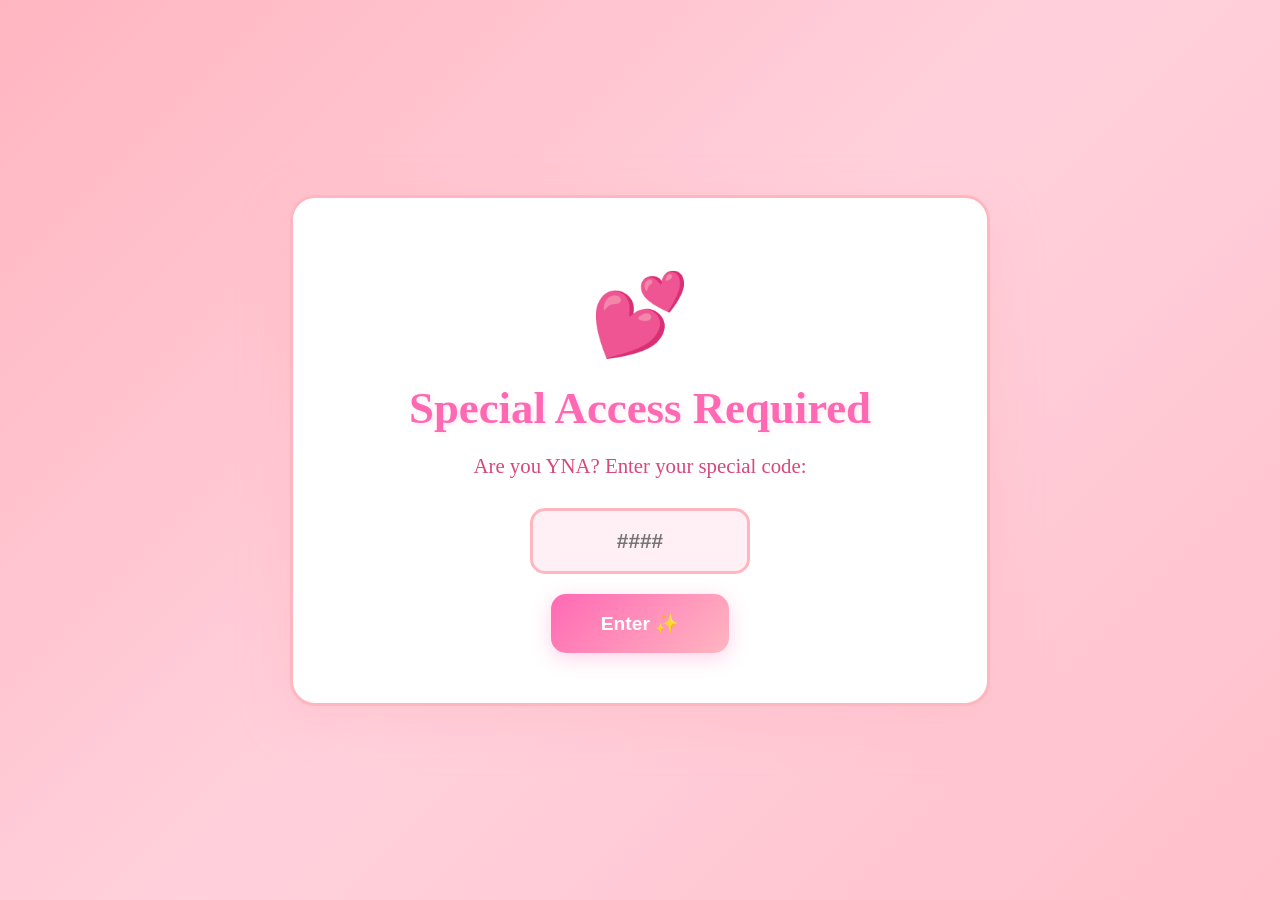
==== index.html @ 246ab296 "Replace canvas with image for flower display" ====
<!DOCTYPE html>
<html lang="en">
<head>
    <meta charset="UTF-8">
    <meta name="viewport" content="width=device-width, initial-scale=1.0">
    <title>Happy Valentine's Day YNA! 💕</title>
    <style>
        * {
            margin: 0;
            padding: 0;
            box-sizing: border-box;
        }

        body {
            font-family: 'Georgia', serif;
            background: linear-gradient(135deg, #FFB6C1 0%, #FFD1DC 50%, #FFC0CB 100%);
            min-height: 100vh;
            display: flex;
            justify-content: center;
            align-items: center;
            padding: 20px;
        }

        .container {
            background: white;
            padding: 50px 40px;
            border-radius: 25px;
            box-shadow: 0 15px 50px rgba(255, 182, 193, 0.4);
            max-width: 700px;
            width: 100%;
            border: 3px solid #FFB6C1;
        }

        /* Password Page */
        .password-page {
            text-align: center;
        }

        .password-page h1 {
            color: #FF69B4;
            font-size: 2.8em;
            margin-bottom: 20px;
            text-shadow: 2px 2px 4px rgba(255, 182, 193, 0.3);
        }

        .password-page .heart {
            font-size: 5em;
            margin: 20px 0;
            animation: heartbeat 1.5s infinite;
        }

        @keyframes heartbeat {
            0%, 100% { transform: scale(1); }
            50% { transform: scale(1.15); }
        }

        .password-page p {
            font-size: 1.3em;
            color: #D8487A;
            margin-bottom: 30px;
            font-weight: 500;
        }

        .password-page input {
            width: 220px;
            padding: 18px;
            font-size: 1.3em;
            text-align: center;
            border: 3px solid #FFB6C1;
            border-radius: 15px;
            margin-bottom: 20px;
            background: #FFF0F5;
            color: #FF69B4;
            font-weight: bold;
        }

        .password-page input:focus {
            outline: none;
            border-color: #FF69B4;
            box-shadow: 0 0 15px rgba(255, 105, 180, 0.3);
        }

        .password-page button {
            background: linear-gradient(135deg, #FF69B4, #FFB6C1);
            color: white;
            border: none;
            padding: 18px 50px;
            font-size: 1.2em;
            border-radius: 15px;
            cursor: pointer;
            transition: all 0.3s;
            font-weight: bold;
            box-shadow: 0 5px 20px rgba(255, 105, 180, 0.3);
        }

        .password-page button:hover {
            background: linear-gradient(135deg, #FF1493, #FF69B4);
            transform: translateY(-3px);
            box-shadow: 0 8px 25px rgba(255, 105, 180, 0.4);
        }

        .error-message {
            color: #FF1493;
            font-weight: bold;
            margin-top: 20px;
            font-size: 1.15em;
            background: #FFF0F5;
            padding: 15px;
            border-radius: 10px;
            border: 2px solid #FFB6C1;
        }

        /* Welcome Modal */
        .welcome-modal {
            display: none;
            position: fixed;
            top: 0;
            left: 0;
            width: 100%;
            height: 100%;
            background: rgba(255, 182, 193, 0.95);
            justify-content: center;
            align-items: center;
            z-index: 1000;
            animation: fadeIn 0.5s;
        }

        @keyframes fadeIn {
            from { opacity: 0; }
            to { opacity: 1; }
        }

        .welcome-content {
            background: white;
            padding: 60px 50px;
            border-radius: 25px;
            text-align: center;
            animation: slideIn 0.6s;
            border: 4px solid #FF69B4;
            box-shadow: 0 20px 60px rgba(255, 105, 180, 0.4);
        }

        @keyframes slideIn {
            from { transform: translateY(-100px) scale(0.8); opacity: 0; }
            to { transform: translateY(0) scale(1); opacity: 1; }
        }

        .welcome-content h2 {
            color: #FF69B4;
            font-size: 3em;
            margin-bottom: 25px;
            text-shadow: 2px 2px 4px rgba(255, 182, 193, 0.3);
        }

        .welcome-content p {
            font-size: 1.5em;
            color: #D8487A;
            font-weight: 500;
        }

        .sparkle {
            font-size: 3em;
            margin: 15px 0;
        }

        /* Main Page */
        .main-page {
            display: none;
        }

        .main-page h1 {
            color: #FF69B4;
            text-align: center;
            margin-bottom: 35px;
            font-size: 2.8em;
            text-shadow: 2px 2px 4px rgba(255, 182, 193, 0.3);
        }

        .modules {
            display: grid;
            grid-template-columns: 1fr 1fr;
            gap: 25px;
            margin-top: 30px;
        }

        .module-btn {
            background: linear-gradient(135deg, #FFB6C1, #FFC0CB);
            color: white;
            border: 3px solid #FF69B4;
            padding: 45px 20px;
            font-size: 1.4em;
            border-radius: 20px;
            cursor: pointer;
            transition: all 0.3s;
            box-shadow: 0 8px 25px rgba(255, 182, 193, 0.4);
            font-weight: bold;
        }

        .module-btn:hover {
            background: linear-gradient(135deg, #FF69B4, #FFB6C1);
            transform: translateY(-8px) scale(1.03);
            box-shadow: 0 12px 35px rgba(255, 105, 180, 0.5);
        }

        .module-btn span {
            display: block;
            font-size: 2.5em;
            margin-bottom: 12px;
        }

        /* Module Content */
        .module-content {
            display: none;
            animation: fadeIn 0.5s;
        }

        .module-content h2 {
            color: #FF69B4;
            margin-bottom: 25px;
            font-size: 2.3em;
            text-align: center;
            text-shadow: 1px 1px 3px rgba(255, 182, 193, 0.3);
        }

        .module-content p {
            color: #D8487A;
            line-height: 1.9;
            font-size: 1.15em;
            margin-bottom: 18px;
            text-align: justify;
        }

        .back-btn {
            background: linear-gradient(135deg, #FFB6C1, #FFC0CB);
            color: white;
            border: 2px solid #FF69B4;
            padding: 14px 35px;
            font-size: 1.1em;
            border-radius: 12px;
            cursor: pointer;
            margin-top: 25px;
            transition: all 0.3s;
            font-weight: bold;
            display: block;
            margin-left: auto;
            margin-right: auto;
        }

        .back-btn:hover {
            background: linear-gradient(135deg, #FF69B4, #FFB6C1);
            transform: translateY(-3px);
        }

        /* Music Player */
        .music-section {
            background: #FFF0F5;
            padding: 25px;
            border-radius: 15px;
            margin: 25px 0;
            border: 2px solid #FFB6C1;
        }

        .music-section h3 {
            color: #FF69B4;
            margin-bottom: 20px;
            font-size: 1.5em;
            text-align: center;
        }

        .song-item {
            background: white;
            padding: 20px;
            border-radius: 12px;
            margin: 15px 0;
            border: 2px solid #FFD1DC;
            box-shadow: 0 4px 15px rgba(255, 182, 193, 0.2);
        }

        .song-item h4 {
            color: #FF69B4;
            margin-bottom: 10px;
            font-size: 1.2em;
        }

        .song-item p {
            color: #D8487A;
            font-size: 1em;
            margin-bottom: 15px;
        }

        .spotify-embed {
            width: 100%;
            height: 152px;
            border-radius: 12px;
            margin-top: 10px;
        }

        /* Flower Canvas */
        .flower-container {
            text-align: center;
            margin: 30px 0;
            background: #FFF0F5;
            padding: 30px;
            border-radius: 15px;
            border: 2px solid #FFB6C1;
        }

        #flowerCanvas {
            max-width: 100%;
            border-radius: 10px;
            box-shadow: 0 8px 25px rgba(255, 182, 193, 0.3);
        }

        /* Reminder */
        .reminder-list {
            background: #FFF0F5;
            padding: 30px;
            border-radius: 15px;
            margin-top: 25px;
            border: 2px solid #FFB6C1;
        }

        .reminder-list ul {
            list-style: none;
        }

        .reminder-list li {
            color: #D8487A;
            font-size: 1.25em;
            margin: 20px 0;
            padding: 15px;
            background: white;
            border-radius: 10px;
            border-left: 5px solid #FF69B4;
            box-shadow: 0 3px 10px rgba(255, 182, 193, 0.2);
            transition: all 0.3s;
        }

        .reminder-list li:hover {
            transform: translateX(10px);
            box-shadow: 0 5px 15px rgba(255, 182, 193, 0.3);
        }

        .hidden {
            display: none;
        }

        @media (max-width: 600px) {
            .modules {
                grid-template-columns: 1fr;
            }
            
            .container {
                padding: 30px 20px;
            }

            .password-page h1,
            .main-page h1 {
                font-size: 2em;
            }

            .module-btn {
                padding: 35px 15px;
                font-size: 1.2em;
            }
        }
    </style>
</head>
<body>
    <!-- Password Page -->
    <div id="passwordPage" class="container password-page">
        <div class="heart">💕</div>
        <h1>Special Access Required</h1>
        <p>Are you YNA? Enter your special code:</p>
        <input type="password" id="passwordInput" placeholder="####" maxlength="4">
        <br>
        <button onclick="checkPassword()">Enter ✨</button>
        <div id="errorMessage" class="error-message hidden"></div>
    </div>

    <!-- Welcome Modal -->
    <div id="welcomeModal" class="welcome-modal">
        <div class="welcome-content">
            <div class="sparkle">✨💕✨</div>
            <h2>Welcome, my love!</h2>
            <p>Enjoy your stay. 💖</p>
            <div class="sparkle">✨💕✨</div>
        </div>
    </div>

    <!-- Main Page -->
    <div id="mainPage" class="container main-page">
        <h1>💖 For YNA 💖</h1>
        
        <!-- Module Selection -->
        <div id="moduleSelection" class="modules">
            <button class="module-btn" onclick="showModule('letter')">
                <span>💌</span>
                Letter
            </button>
            <button class="module-btn" onclick="showModule('music')">
                <span>🎵</span>
                Music
            </button>
            <button class="module-btn" onclick="showModule('flower')">
                <span>🌸</span>
                Flower
            </button>
            <button class="module-btn" onclick="showModule('reminder')">
                <span>💭</span>
                Reminder
            </button>
        </div>

        <!-- Letter Module -->
        <div id="letterModule" class="module-content">
            <h2>💌 My Letter to You</h2>
            <p>Happy Valentine's Day, loveyyy ko!!! Be my valentineeee ha! Bawal mag dili dili dire. Pero kay layo man ka ani nalang sa love HAHAHAHA. Anyway, impromptu na ni so please bear with me hihi.</p>
            
            <p>Hey, Yna! How are you? Hope you're doing well every day, love. Really don't know your purpose sa akong kinabuhi, but instead of focusing on that I'm just enjoying it. Thank God I replied jud. Thank you for your life. For a little period of time, I've learned a lot from you. You're so brave and strong, love and yessss you deserve the besttt and I'm making myself better every day, not only for myself but also para naman ka deserve deserve mo uy hihi.</p>
            
            <p>If gaoverthink gyapon ka na basi magbago ko, no worries I'll assure you everyday that I won't. Ug unsa may makita o maobserve nimo kay tinuod na loveeyyy. I hope and pray pud na mag stay ka lang ug unsay may ginapakita nimo. From a sweet girl to a wild woman, love that girl!</p>
            
            <p style="text-align: center; color: #FF69B4; font-size: 1.3em; margin-top: 25px;"><em>Ara sa guro kay basi muhilak ka ba. Will update this one, soonnnnn!! 💕</em></p>
            
            <button class="back-btn" onclick="backToModules()">← Back to Modules</button>
        </div>

        <!-- Music Module -->
        <div id="musicModule" class="module-content">
            <h2>🎵 Music That Reminds Me of You</h2>
            
            <div class="music-section">
                <div class="song-item">
                    <h4>🎶 Dito Sa'kin</h4>
                    <p>by Earl Agustin</p>
                    <iframe class="spotify-embed" src="https://open.spotify.com/embed/track/2XHJHkv6KrcZIr5TJLKOvd?utm_source=generator" frameBorder="0" allowfullscreen="" allow="autoplay; clipboard-write; encrypted-media; fullscreen; picture-in-picture" loading="lazy"></iframe>
                </div>

                <div class="song-item">
                    <h4>🎶 Only Reminds Me Of You</h4>
                    <p>by MYMP</p>
                    <iframe class="spotify-embed" src="https://open.spotify.com/embed/track/3NbDpaHCdEOMCK9RiRGbLQ?utm_source=generator" frameBorder="0" allowfullscreen="" allow="autoplay; clipboard-write; encrypted-media; fullscreen; picture-in-picture" loading="lazy"></iframe>
                </div>
            </div>
            
            <p style="text-align: center; color: #FF69B4; margin-top: 20px; font-size: 1.2em;">💕 These songs make me think of you every time 💕</p>
            
            <button class="back-btn" onclick="backToModules()">← Back to Modules</button>
        </div>

        <!-- Flower Module -->
        <div id="flowerModule" class="module-content">
            <h2>🌸 A Bouquet for You</h2>
            <!-- NEW CODE -->
   <div class="flower-container">
       <img src="spider-lily.jpg" alt="Pink Spider Lily Bouquet" style="max-width: 100%; height: auto; border-radius: 15px;">
       <p style="color: #FF69B4; font-size: 1.3em; margin-top: 20px;">💕 Pink Spider Lily Bouquet just for you! 💕</p>
   </div>
            <button class="back-btn" onclick="backToModules()">← Back to Modules</button>
        </div>

        <!-- Reminder Module -->
        <div id="reminderModule" class="module-content">
            <h2>💭 Reminders for You</h2>
            <div class="reminder-list">
                <ul>
                    <li>💕 <strong>Take care always</strong> - Your health and happiness matter most to me</li>
                    <li>📚 <strong>Learn something new everyday</strong> - Keep growing and exploring the world</li>
                    <li>😊 <strong>Do what makes you happy</strong> - Life is too short not to enjoy every moment</li>
                </ul>
            </div>
            <p style="text-align: center; color: #FF69B4; font-size: 1.2em; margin-top: 25px;">Always remember how special you are! 💖</p>
            <button class="back-btn" onclick="backToModules()">← Back to Modules</button>
        </div>
    </div>

    <script>
        function checkPassword() {
            const password = document.getElementById('passwordInput').value;
            const errorMessage = document.getElementById('errorMessage');
            
            if (password === '2165') {
                // Correct password
                document.getElementById('passwordPage').classList.add('hidden');
                errorMessage.classList.add('hidden');
                
                // Show welcome modal
                const welcomeModal = document.getElementById('welcomeModal');
                welcomeModal.style.display = 'flex';
                
                // Hide welcome modal after 3 seconds and show main page
                setTimeout(() => {
                    welcomeModal.style.display = 'none';
                    document.getElementById('mainPage').style.display = 'block';
                }, 3000);
            } else {
                // Wrong password
                errorMessage.textContent = 'MALI PO ATEEEE, DOON KA SA FAR AWAY. THIS PAGE IS NOT FOR YOU HIHI';
                errorMessage.classList.remove('hidden');
                document.getElementById('passwordInput').value = '';
                
                // Shake animation for error
                errorMessage.style.animation = 'shake 0.5s';
                setTimeout(() => {
                    errorMessage.style.animation = '';
                }, 500);
            }
        }

        // Allow Enter key to submit password
        document.getElementById('passwordInput').addEventListener('keypress', function(event) {
            if (event.key === 'Enter') {
                checkPassword();
            }
        });

        function showModule(moduleName) {
            // Hide module selection
            document.getElementById('moduleSelection').style.display = 'none';
            
            // Show selected module
            document.getElementById(moduleName + 'Module').style.display = 'block';
            
            // If flower module, draw the flower
            if (moduleName === 'flower') {
                drawSpiderLilyBouquet();
            }
        }

        function backToModules() {
            // Hide all modules
            document.querySelectorAll('.module-content').forEach(module => {
                module.style.display = 'none';
            });
            
            // Show module selection
            document.getElementById('moduleSelection').style.display = 'grid';
        }

        function drawSpiderLilyBouquet() {
            const canvas = document.getElementById('flowerCanvas');
            const ctx = canvas.getContext('2d');
            
            // Clear canvas
            ctx.clearRect(0, 0, canvas.width, canvas.height);
            
            // Background
            const gradient = ctx.createLinearGradient(0, 0, 0, canvas.height);
            gradient.addColorStop(0, '#FFF0F5');
            gradient.addColorStop(1, '#FFE4E1');
            ctx.fillStyle = gradient;
            ctx.fillRect(0, 0, canvas.width, canvas.height);
            
            // Draw spider lilies
            drawSpiderLily(ctx, 150, 200, 1.2, -0.2);
            drawSpiderLily(ctx, 250, 180, 1.0, 0.1);
            drawSpiderLily(ctx, 350, 210, 1.1, -0.15);
            drawSpiderLily(ctx, 200, 280, 0.9, 0.2);
            drawSpiderLily(ctx, 300, 270, 1.0, -0.1);
            
            // Draw stems
            ctx.strokeStyle = '#90EE90';
            ctx.lineWidth = 4;
            
            for (let i = 0; i < 5; i++) {
                const x = 180 + i * 40;
                ctx.beginPath();
                ctx.moveTo(x, 350);
                ctx.quadraticCurveTo(x - 20, 450, x - 10, 580);
                ctx.stroke();
            }
            
            // Draw ribbon bow
            drawBow(ctx, 250, 500);
            
            // Add decorative elements
            ctx.fillStyle = 'rgba(255, 182, 193, 0.3)';
            for (let i = 0; i < 30; i++) {
                const x = Math.random() * canvas.width;
                const y = Math.random() * canvas.height;
                const size = Math.random() * 3 + 1;
                ctx.beginPath();
                ctx.arc(x, y, size, 0, Math.PI * 2);
                ctx.fill();
            }
        }

        function drawSpiderLily(ctx, x, y, scale, rotation) {
            ctx.save();
            ctx.translate(x, y);
            ctx.rotate(rotation);
            ctx.scale(scale, scale);
            
            // Draw petals (spider lily characteristic long curved petals)
            const petalCount = 6;
            for (let i = 0; i < petalCount; i++) {
                ctx.save();
                ctx.rotate((Math.PI * 2 * i) / petalCount);
                
                // Petal gradient
                const gradient = ctx.createLinearGradient(0, -60, 0, 0);
                gradient.addColorStop(0, '#FFB6C1');
                gradient.addColorStop(0.5, '#FF69B4');
                gradient.addColorStop(1, '#FF1493');
                ctx.fillStyle = gradient;
                
                // Draw curved petal
                ctx.beginPath();
                ctx.moveTo(0, 0);
                ctx.bezierCurveTo(-8, -30, -5, -50, 0, -70);
                ctx.bezierCurveTo(5, -50, 8, -30, 0, 0);
                ctx.fill();
                
                // Petal outline
                ctx.strokeStyle = '#FF1493';
                ctx.lineWidth = 1;
                ctx.stroke();
                
                // Stamens (characteristic long stamens)
                ctx.strokeStyle = '#FFD700';
                ctx.lineWidth = 2;
                ctx.beginPath();
                ctx.moveTo(0, -10);
                ctx.lineTo(0, -85);
                ctx.stroke();
                
                // Anther
                ctx.fillStyle = '#FFA500';
                ctx.beginPath();
                ctx.arc(0, -85, 3, 0, Math.PI * 2);
                ctx.fill();
                
                ctx.restore();
            }
            
            // Center of flower
            const centerGradient = ctx.createRadialGradient(0, 0, 0, 0, 0, 15);
            centerGradient.addColorStop(0, '#FFE4E1');
            centerGradient.addColorStop(1, '#FFB6C1');
            ctx.fillStyle = centerGradient;
            ctx.beginPath();
            ctx.arc(0, 0, 15, 0, Math.PI * 2);
            ctx.fill();
            
            ctx.restore();
        }

        function drawBow(ctx, x, y) {
            ctx.fillStyle = '#FF69B4';
            
            // Left loop
            ctx.beginPath();
            ctx.arc(x - 30, y, 25, 0, Math.PI * 2);
            ctx.fill();
            
            // Right loop
            ctx.beginPath();
            ctx.arc(x + 30, y, 25, 0, Math.PI * 2);
            ctx.fill();
            
            // Center knot
            ctx.beginPath();
            ctx.arc(x, y, 15, 0, Math.PI * 2);
            ctx.fill();
            
            // Ribbon tails
            ctx.beginPath();
            ctx.moveTo(x - 10, y + 10);
            ctx.lineTo(x - 20, y + 60);
            ctx.lineTo(x - 5, y + 55);
            ctx.lineTo(x, y + 10);
            ctx.fill();
            
            ctx.beginPath();
            ctx.moveTo(x + 10, y + 10);
            ctx.lineTo(x + 20, y + 60);
            ctx.lineTo(x + 5, y + 55);
            ctx.lineTo(x, y + 10);
            ctx.fill();
        }

        // Add shake animation
        const style = document.createElement('style');
        style.textContent = `
            @keyframes shake {
                0%, 100% { transform: translateX(0); }
                25% { transform: translateX(-10px); }
                75% { transform: translateX(10px); }
            }
        `;
        document.head.appendChild(style);
    </script>
</body>
</html>
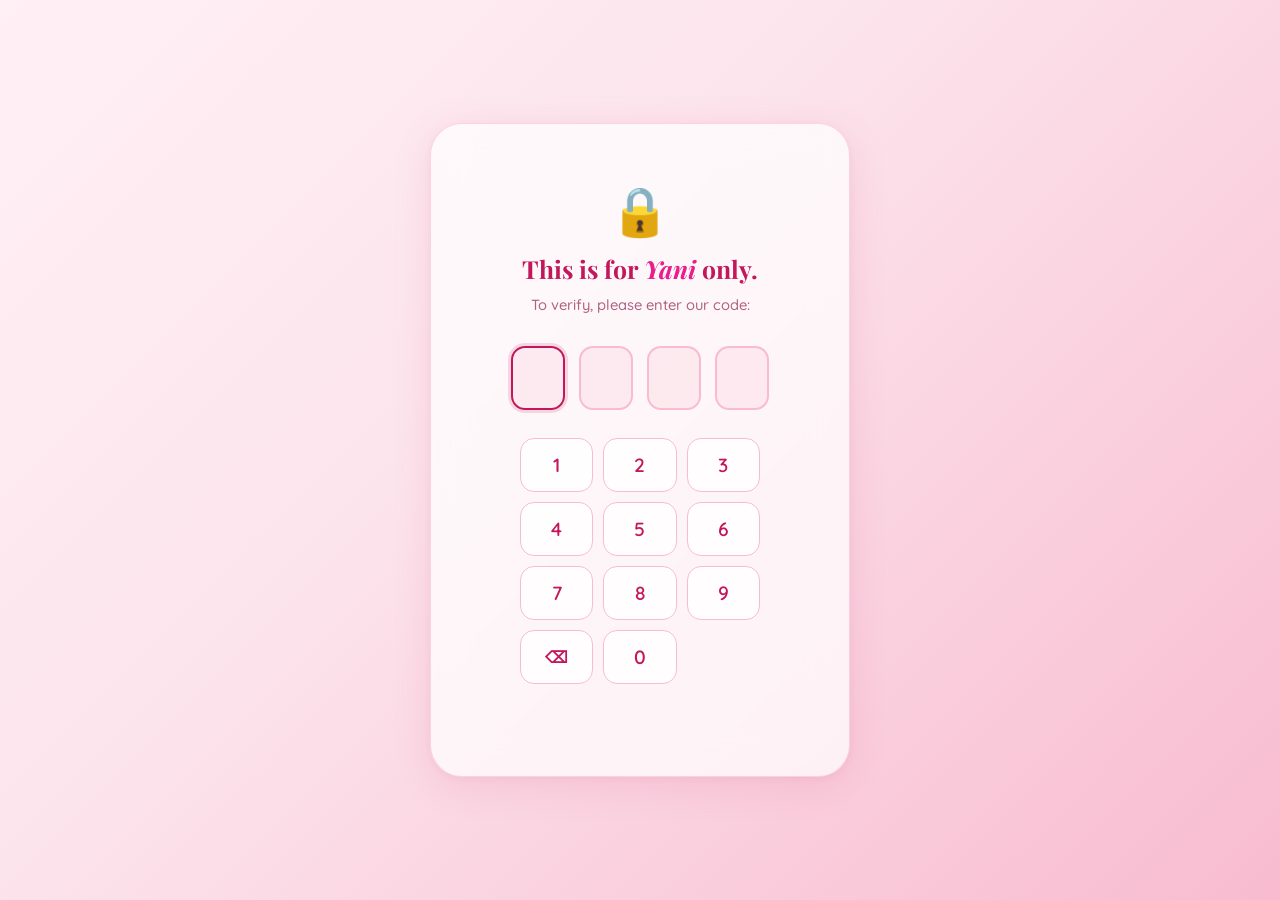
==== commit 319a400d: "Update index.html" ====
--- a/index.html
+++ b/index.html
@@ -1,695 +1,297 @@
 <!DOCTYPE html>
 <html lang="en">
 <head>
-    <meta charset="UTF-8">
-    <meta name="viewport" content="width=device-width, initial-scale=1.0">
-    <title>Happy Valentine's Day YNA! 💕</title>
-    <style>
-        * {
-            margin: 0;
-            padding: 0;
-            box-sizing: border-box;
-        }
-
-        body {
-            font-family: 'Georgia', serif;
-            background: linear-gradient(135deg, #FFB6C1 0%, #FFD1DC 50%, #FFC0CB 100%);
-            min-height: 100vh;
-            display: flex;
-            justify-content: center;
-            align-items: center;
-            padding: 20px;
-        }
-
-        .container {
-            background: white;
-            padding: 50px 40px;
-            border-radius: 25px;
-            box-shadow: 0 15px 50px rgba(255, 182, 193, 0.4);
-            max-width: 700px;
-            width: 100%;
-            border: 3px solid #FFB6C1;
-        }
-
-        /* Password Page */
-        .password-page {
-            text-align: center;
-        }
-
-        .password-page h1 {
-            color: #FF69B4;
-            font-size: 2.8em;
-            margin-bottom: 20px;
-            text-shadow: 2px 2px 4px rgba(255, 182, 193, 0.3);
-        }
-
-        .password-page .heart {
-            font-size: 5em;
-            margin: 20px 0;
-            animation: heartbeat 1.5s infinite;
-        }
-
-        @keyframes heartbeat {
-            0%, 100% { transform: scale(1); }
-            50% { transform: scale(1.15); }
-        }
-
-        .password-page p {
-            font-size: 1.3em;
-            color: #D8487A;
-            margin-bottom: 30px;
-            font-weight: 500;
-        }
-
-        .password-page input {
-            width: 220px;
-            padding: 18px;
-            font-size: 1.3em;
-            text-align: center;
-            border: 3px solid #FFB6C1;
-            border-radius: 15px;
-            margin-bottom: 20px;
-            background: #FFF0F5;
-            color: #FF69B4;
-            font-weight: bold;
-        }
-
-        .password-page input:focus {
-            outline: none;
-            border-color: #FF69B4;
-            box-shadow: 0 0 15px rgba(255, 105, 180, 0.3);
-        }
-
-        .password-page button {
-            background: linear-gradient(135deg, #FF69B4, #FFB6C1);
-            color: white;
-            border: none;
-            padding: 18px 50px;
-            font-size: 1.2em;
-            border-radius: 15px;
-            cursor: pointer;
-            transition: all 0.3s;
-            font-weight: bold;
-            box-shadow: 0 5px 20px rgba(255, 105, 180, 0.3);
-        }
-
-        .password-page button:hover {
-            background: linear-gradient(135deg, #FF1493, #FF69B4);
-            transform: translateY(-3px);
-            box-shadow: 0 8px 25px rgba(255, 105, 180, 0.4);
-        }
-
-        .error-message {
-            color: #FF1493;
-            font-weight: bold;
-            margin-top: 20px;
-            font-size: 1.15em;
-            background: #FFF0F5;
-            padding: 15px;
-            border-radius: 10px;
-            border: 2px solid #FFB6C1;
-        }
-
-        /* Welcome Modal */
-        .welcome-modal {
-            display: none;
-            position: fixed;
-            top: 0;
-            left: 0;
-            width: 100%;
-            height: 100%;
-            background: rgba(255, 182, 193, 0.95);
-            justify-content: center;
-            align-items: center;
-            z-index: 1000;
-            animation: fadeIn 0.5s;
-        }
-
-        @keyframes fadeIn {
-            from { opacity: 0; }
-            to { opacity: 1; }
-        }
-
-        .welcome-content {
-            background: white;
-            padding: 60px 50px;
-            border-radius: 25px;
-            text-align: center;
-            animation: slideIn 0.6s;
-            border: 4px solid #FF69B4;
-            box-shadow: 0 20px 60px rgba(255, 105, 180, 0.4);
-        }
-
-        @keyframes slideIn {
-            from { transform: translateY(-100px) scale(0.8); opacity: 0; }
-            to { transform: translateY(0) scale(1); opacity: 1; }
-        }
-
-        .welcome-content h2 {
-            color: #FF69B4;
-            font-size: 3em;
-            margin-bottom: 25px;
-            text-shadow: 2px 2px 4px rgba(255, 182, 193, 0.3);
-        }
-
-        .welcome-content p {
-            font-size: 1.5em;
-            color: #D8487A;
-            font-weight: 500;
-        }
-
-        .sparkle {
-            font-size: 3em;
-            margin: 15px 0;
-        }
-
-        /* Main Page */
-        .main-page {
-            display: none;
-        }
-
-        .main-page h1 {
-            color: #FF69B4;
-            text-align: center;
-            margin-bottom: 35px;
-            font-size: 2.8em;
-            text-shadow: 2px 2px 4px rgba(255, 182, 193, 0.3);
-        }
-
-        .modules {
-            display: grid;
-            grid-template-columns: 1fr 1fr;
-            gap: 25px;
-            margin-top: 30px;
-        }
-
-        .module-btn {
-            background: linear-gradient(135deg, #FFB6C1, #FFC0CB);
-            color: white;
-            border: 3px solid #FF69B4;
-            padding: 45px 20px;
-            font-size: 1.4em;
-            border-radius: 20px;
-            cursor: pointer;
-            transition: all 0.3s;
-            box-shadow: 0 8px 25px rgba(255, 182, 193, 0.4);
-            font-weight: bold;
-        }
-
-        .module-btn:hover {
-            background: linear-gradient(135deg, #FF69B4, #FFB6C1);
-            transform: translateY(-8px) scale(1.03);
-            box-shadow: 0 12px 35px rgba(255, 105, 180, 0.5);
-        }
-
-        .module-btn span {
-            display: block;
-            font-size: 2.5em;
-            margin-bottom: 12px;
-        }
-
-        /* Module Content */
-        .module-content {
-            display: none;
-            animation: fadeIn 0.5s;
-        }
-
-        .module-content h2 {
-            color: #FF69B4;
-            margin-bottom: 25px;
-            font-size: 2.3em;
-            text-align: center;
-            text-shadow: 1px 1px 3px rgba(255, 182, 193, 0.3);
-        }
-
-        .module-content p {
-            color: #D8487A;
-            line-height: 1.9;
-            font-size: 1.15em;
-            margin-bottom: 18px;
-            text-align: justify;
-        }
-
-        .back-btn {
-            background: linear-gradient(135deg, #FFB6C1, #FFC0CB);
-            color: white;
-            border: 2px solid #FF69B4;
-            padding: 14px 35px;
-            font-size: 1.1em;
-            border-radius: 12px;
-            cursor: pointer;
-            margin-top: 25px;
-            transition: all 0.3s;
-            font-weight: bold;
-            display: block;
-            margin-left: auto;
-            margin-right: auto;
-        }
-
-        .back-btn:hover {
-            background: linear-gradient(135deg, #FF69B4, #FFB6C1);
-            transform: translateY(-3px);
-        }
-
-        /* Music Player */
-        .music-section {
-            background: #FFF0F5;
-            padding: 25px;
-            border-radius: 15px;
-            margin: 25px 0;
-            border: 2px solid #FFB6C1;
-        }
-
-        .music-section h3 {
-            color: #FF69B4;
-            margin-bottom: 20px;
-            font-size: 1.5em;
-            text-align: center;
-        }
-
-        .song-item {
-            background: white;
-            padding: 20px;
-            border-radius: 12px;
-            margin: 15px 0;
-            border: 2px solid #FFD1DC;
-            box-shadow: 0 4px 15px rgba(255, 182, 193, 0.2);
-        }
-
-        .song-item h4 {
-            color: #FF69B4;
-            margin-bottom: 10px;
-            font-size: 1.2em;
-        }
-
-        .song-item p {
-            color: #D8487A;
-            font-size: 1em;
-            margin-bottom: 15px;
-        }
-
-        .spotify-embed {
-            width: 100%;
-            height: 152px;
-            border-radius: 12px;
-            margin-top: 10px;
-        }
-
-        /* Flower Canvas */
-        .flower-container {
-            text-align: center;
-            margin: 30px 0;
-            background: #FFF0F5;
-            padding: 30px;
-            border-radius: 15px;
-            border: 2px solid #FFB6C1;
-        }
-
-        #flowerCanvas {
-            max-width: 100%;
-            border-radius: 10px;
-            box-shadow: 0 8px 25px rgba(255, 182, 193, 0.3);
-        }
-
-        /* Reminder */
-        .reminder-list {
-            background: #FFF0F5;
-            padding: 30px;
-            border-radius: 15px;
-            margin-top: 25px;
-            border: 2px solid #FFB6C1;
-        }
-
-        .reminder-list ul {
-            list-style: none;
-        }
-
-        .reminder-list li {
-            color: #D8487A;
-            font-size: 1.25em;
-            margin: 20px 0;
-            padding: 15px;
-            background: white;
-            border-radius: 10px;
-            border-left: 5px solid #FF69B4;
-            box-shadow: 0 3px 10px rgba(255, 182, 193, 0.2);
-            transition: all 0.3s;
-        }
-
-        .reminder-list li:hover {
-            transform: translateX(10px);
-            box-shadow: 0 5px 15px rgba(255, 182, 193, 0.3);
-        }
-
-        .hidden {
-            display: none;
-        }
-
-        @media (max-width: 600px) {
-            .modules {
-                grid-template-columns: 1fr;
-            }
-            
-            .container {
-                padding: 30px 20px;
-            }
-
-            .password-page h1,
-            .main-page h1 {
-                font-size: 2em;
-            }
-
-            .module-btn {
-                padding: 35px 15px;
-                font-size: 1.2em;
-            }
-        }
-    </style>
+  <meta charset="UTF-8" />
+  <meta name="viewport" content="width=device-width, initial-scale=1.0"/>
+  <title>For Yani Only 🌸</title>
+  <link href="https://fonts.googleapis.com/css2?family=Playfair+Display:ital,wght@0,400;0,700;1,400&family=Quicksand:wght@400;500;600&display=swap" rel="stylesheet"/>
+  <style>
+    :root {
+      --pink-deep:   #c2185b;
+      --pink-mid:    #e91e8c;
+      --pink-soft:   #f48fb1;
+      --pink-pale:   #fce4ec;
+      --pink-blush:  #fff0f5;
+      --pink-rose:   #f8bbd0;
+    }
+
+    *, *::before, *::after { box-sizing: border-box; margin: 0; padding: 0; }
+
+    body {
+      min-height: 100vh;
+      background: linear-gradient(135deg, #fff0f5 0%, #fce4ec 40%, #f8bbd0 100%);
+      font-family: 'Quicksand', sans-serif;
+      display: flex;
+      align-items: center;
+      justify-content: center;
+      overflow: hidden;
+      position: relative;
+    }
+
+    .petal {
+      position: fixed;
+      opacity: 0;
+      animation: fall linear infinite;
+      pointer-events: none;
+      user-select: none;
+    }
+    @keyframes fall {
+      0%   { transform: translateY(-60px) rotate(0deg); opacity: 0.7; }
+      100% { transform: translateY(110vh)  rotate(360deg); opacity: 0; }
+    }
+
+    .card {
+      background: rgba(255,255,255,0.72);
+      backdrop-filter: blur(18px);
+      border: 1.5px solid rgba(244,143,177,0.35);
+      border-radius: 32px;
+      padding: 56px 52px 48px;
+      max-width: 420px;
+      width: 90%;
+      text-align: center;
+      box-shadow: 0 8px 40px rgba(194,24,91,.10), 0 2px 8px rgba(194,24,91,.06);
+      position: relative;
+      z-index: 10;
+      animation: popIn .7s cubic-bezier(.34,1.56,.64,1) both;
+    }
+    @keyframes popIn {
+      from { transform: scale(.85) translateY(30px); opacity: 0; }
+      to   { transform: scale(1)   translateY(0);    opacity: 1; }
+    }
+
+    .lock-icon {
+      font-size: 3rem;
+      margin-bottom: 12px;
+      display: block;
+      animation: wiggle 2.5s ease-in-out infinite;
+    }
+    @keyframes wiggle {
+      0%,100% { transform: rotate(-6deg); }
+      50%      { transform: rotate(6deg); }
+    }
+
+    .card h1 {
+      font-family: 'Playfair Display', serif;
+      font-size: 1.55rem;
+      color: var(--pink-deep);
+      line-height: 1.4;
+      margin-bottom: 8px;
+    }
+    .card h1 em { color: var(--pink-mid); font-style: italic; }
+
+    .subtitle {
+      font-size: 0.92rem;
+      color: #b06080;
+      margin-bottom: 32px;
+      font-weight: 500;
+    }
+
+    .dots-row {
+      display: flex;
+      justify-content: center;
+      gap: 14px;
+      margin-bottom: 28px;
+    }
+    .dot-box {
+      width: 54px; height: 64px;
+      background: rgba(252,228,236,0.7);
+      border: 2px solid var(--pink-rose);
+      border-radius: 14px;
+      display: flex; align-items: center; justify-content: center;
+      font-size: 2rem;
+      color: var(--pink-deep);
+      font-family: 'Playfair Display', serif;
+      transition: border-color .2s, background .2s, transform .15s;
+    }
+    .dot-box.filled  { background: var(--pink-pale); border-color: var(--pink-mid); transform: scale(1.06); }
+    .dot-box.active  { border-color: var(--pink-deep); box-shadow: 0 0 0 3px rgba(194,24,91,.15); }
+
+    .numpad {
+      display: grid;
+      grid-template-columns: repeat(3, 1fr);
+      gap: 10px;
+      max-width: 240px;
+      margin: 0 auto 24px;
+    }
+    .key {
+      background: rgba(255,255,255,0.8);
+      border: 1.5px solid var(--pink-rose);
+      border-radius: 14px;
+      padding: 14px 0;
+      font-size: 1.2rem;
+      font-family: 'Quicksand', sans-serif;
+      font-weight: 600;
+      color: var(--pink-deep);
+      cursor: pointer;
+      transition: background .15s, transform .1s, box-shadow .15s;
+      user-select: none;
+    }
+    .key:hover  { background: var(--pink-pale); box-shadow: 0 4px 12px rgba(194,24,91,.12); }
+    .key:active { transform: scale(.94); }
+    .key.del    { font-size: 1rem; }
+    .key.zero   { grid-column: 2; }
+
+    .shake { animation: shake .4s cubic-bezier(.36,.07,.19,.97) both; }
+    @keyframes shake {
+      10%,90% { transform: translateX(-4px); }
+      30%,70% { transform: translateX(6px); }
+      50%     { transform: translateX(-4px); }
+    }
+
+    .msg { font-size: .85rem; min-height: 20px; color: var(--pink-deep); font-weight: 600; }
+
+    .success-overlay {
+      position: fixed; inset: 0;
+      background: rgba(252,228,236,.95);
+      display: flex; flex-direction: column;
+      align-items: center; justify-content: center;
+      z-index: 100;
+      opacity: 0; pointer-events: none;
+      transition: opacity .5s;
+    }
+    .success-overlay.show { opacity: 1; pointer-events: all; }
+    .success-overlay .big { font-size: 5rem; margin-bottom: 16px; animation: bounce .6s ease infinite alternate; }
+    @keyframes bounce { from { transform: translateY(0); } to { transform: translateY(-14px); } }
+    .success-overlay p {
+      font-family: 'Playfair Display', serif;
+      font-size: 1.6rem;
+      color: var(--pink-deep);
+      margin-bottom: 28px;
+      text-align: center;
+    }
+    .enter-btn {
+      background: linear-gradient(135deg, var(--pink-mid), var(--pink-deep));
+      color: #fff; border: none; border-radius: 50px;
+      padding: 14px 40px; font-size: 1rem;
+      font-family: 'Quicksand', sans-serif; font-weight: 700;
+      cursor: pointer; letter-spacing: .04em;
+      box-shadow: 0 6px 20px rgba(194,24,91,.3);
+      transition: transform .15s, box-shadow .15s;
+    }
+    .enter-btn:hover { transform: translateY(-2px); box-shadow: 0 10px 28px rgba(194,24,91,.35); }
+
+    .burst { position: fixed; pointer-events: none; z-index: 200; }
+    .burst span {
+      position: absolute; font-size: 1.5rem;
+      animation: burst-anim .9s ease forwards;
+    }
+    @keyframes burst-anim {
+      0%   { transform: translate(0,0) scale(1); opacity: 1; }
+      100% { transform: translate(var(--tx),var(--ty)) scale(.3); opacity: 0; }
+    }
+  </style>
 </head>
 <body>
-    <!-- Password Page -->
-    <div id="passwordPage" class="container password-page">
-        <div class="heart">💕</div>
-        <h1>Special Access Required</h1>
-        <p>Are you YNA? Enter your special code:</p>
-        <input type="password" id="passwordInput" placeholder="####" maxlength="4">
-        <br>
-        <button onclick="checkPassword()">Enter ✨</button>
-        <div id="errorMessage" class="error-message hidden"></div>
+  <div id="petals"></div>
+
+  <div class="card" id="card">
+    <span class="lock-icon">🔒</span>
+    <h1>This is for <em>Yani</em> only.</h1>
+    <p class="subtitle">To verify, please enter our code:</p>
+
+    <div class="dots-row" id="dots">
+      <div class="dot-box active" id="d0"></div>
+      <div class="dot-box" id="d1"></div>
+      <div class="dot-box" id="d2"></div>
+      <div class="dot-box" id="d3"></div>
     </div>
 
-    <!-- Welcome Modal -->
-    <div id="welcomeModal" class="welcome-modal">
-        <div class="welcome-content">
-            <div class="sparkle">✨💕✨</div>
-            <h2>Welcome, my love!</h2>
-            <p>Enjoy your stay. 💖</p>
-            <div class="sparkle">✨💕✨</div>
-        </div>
+    <div class="numpad" id="numpad">
+      <button class="key" data-n="1">1</button>
+      <button class="key" data-n="2">2</button>
+      <button class="key" data-n="3">3</button>
+      <button class="key" data-n="4">4</button>
+      <button class="key" data-n="5">5</button>
+      <button class="key" data-n="6">6</button>
+      <button class="key" data-n="7">7</button>
+      <button class="key" data-n="8">8</button>
+      <button class="key" data-n="9">9</button>
+      <button class="key del" data-n="del">⌫</button>
+      <button class="key zero" data-n="0">0</button>
     </div>
 
-    <!-- Main Page -->
-    <div id="mainPage" class="container main-page">
-        <h1>💖 For YNA 💖</h1>
-        
-        <!-- Module Selection -->
-        <div id="moduleSelection" class="modules">
-            <button class="module-btn" onclick="showModule('letter')">
-                <span>💌</span>
-                Letter
-            </button>
-            <button class="module-btn" onclick="showModule('music')">
-                <span>🎵</span>
-                Music
-            </button>
-            <button class="module-btn" onclick="showModule('flower')">
-                <span>🌸</span>
-                Flower
-            </button>
-            <button class="module-btn" onclick="showModule('reminder')">
-                <span>💭</span>
-                Reminder
-            </button>
-        </div>
-
-        <!-- Letter Module -->
-        <div id="letterModule" class="module-content">
-            <h2>💌 My Letter to You</h2>
-            <p>Happy Valentine's Day, loveyyy ko!!! Be my valentineeee ha! Bawal mag dili dili dire. Pero kay layo man ka ani nalang sa love HAHAHAHA. Anyway, impromptu na ni so please bear with me hihi.</p>
-            
-            <p>Hey, Yna! How are you? Hope you're doing well every day, love. Really don't know your purpose sa akong kinabuhi, but instead of focusing on that I'm just enjoying it. Thank God I replied jud. Thank you for your life. For a little period of time, I've learned a lot from you. You're so brave and strong, love and yessss you deserve the besttt and I'm making myself better every day, not only for myself but also para naman ka deserve deserve mo uy hihi.</p>
-            
-            <p>If gaoverthink gyapon ka na basi magbago ko, no worries I'll assure you everyday that I won't. Ug unsa may makita o maobserve nimo kay tinuod na loveeyyy. I hope and pray pud na mag stay ka lang ug unsay may ginapakita nimo. From a sweet girl to a wild woman, love that girl!</p>
-            
-            <p style="text-align: center; color: #FF69B4; font-size: 1.3em; margin-top: 25px;"><em>Ara sa guro kay basi muhilak ka ba. Will update this one, soonnnnn!! 💕</em></p>
-            
-            <button class="back-btn" onclick="backToModules()">← Back to Modules</button>
-        </div>
-
-        <!-- Music Module -->
-        <div id="musicModule" class="module-content">
-            <h2>🎵 Music That Reminds Me of You</h2>
-            
-            <div class="music-section">
-                <div class="song-item">
-                    <h4>🎶 Dito Sa'kin</h4>
-                    <p>by Earl Agustin</p>
-                    <iframe class="spotify-embed" src="https://open.spotify.com/embed/track/2XHJHkv6KrcZIr5TJLKOvd?utm_source=generator" frameBorder="0" allowfullscreen="" allow="autoplay; clipboard-write; encrypted-media; fullscreen; picture-in-picture" loading="lazy"></iframe>
-                </div>
-
-                <div class="song-item">
-                    <h4>🎶 Only Reminds Me Of You</h4>
-                    <p>by MYMP</p>
-                    <iframe class="spotify-embed" src="https://open.spotify.com/embed/track/3NbDpaHCdEOMCK9RiRGbLQ?utm_source=generator" frameBorder="0" allowfullscreen="" allow="autoplay; clipboard-write; encrypted-media; fullscreen; picture-in-picture" loading="lazy"></iframe>
-                </div>
-            </div>
-            
-            <p style="text-align: center; color: #FF69B4; margin-top: 20px; font-size: 1.2em;">💕 These songs make me think of you every time 💕</p>
-            
-            <button class="back-btn" onclick="backToModules()">← Back to Modules</button>
-        </div>
-
-        <!-- Flower Module -->
-        <div id="flowerModule" class="module-content">
-            <h2>🌸 A Bouquet for You</h2>
-            <!-- NEW CODE -->
-   <div class="flower-container">
-       <img src="spider-lily.jpg" alt="Pink Spider Lily Bouquet" style="max-width: 100%; height: auto; border-radius: 15px;">
-       <p style="color: #FF69B4; font-size: 1.3em; margin-top: 20px;">💕 Pink Spider Lily Bouquet just for you! 💕</p>
-   </div>
-            <button class="back-btn" onclick="backToModules()">← Back to Modules</button>
-        </div>
-
-        <!-- Reminder Module -->
-        <div id="reminderModule" class="module-content">
-            <h2>💭 Reminders for You</h2>
-            <div class="reminder-list">
-                <ul>
-                    <li>💕 <strong>Take care always</strong> - Your health and happiness matter most to me</li>
-                    <li>📚 <strong>Learn something new everyday</strong> - Keep growing and exploring the world</li>
-                    <li>😊 <strong>Do what makes you happy</strong> - Life is too short not to enjoy every moment</li>
-                </ul>
-            </div>
-            <p style="text-align: center; color: #FF69B4; font-size: 1.2em; margin-top: 25px;">Always remember how special you are! 💖</p>
-            <button class="back-btn" onclick="backToModules()">← Back to Modules</button>
-        </div>
-    </div>
-
-    <script>
-        function checkPassword() {
-            const password = document.getElementById('passwordInput').value;
-            const errorMessage = document.getElementById('errorMessage');
-            
-            if (password === '2165') {
-                // Correct password
-                document.getElementById('passwordPage').classList.add('hidden');
-                errorMessage.classList.add('hidden');
-                
-                // Show welcome modal
-                const welcomeModal = document.getElementById('welcomeModal');
-                welcomeModal.style.display = 'flex';
-                
-                // Hide welcome modal after 3 seconds and show main page
-                setTimeout(() => {
-                    welcomeModal.style.display = 'none';
-                    document.getElementById('mainPage').style.display = 'block';
-                }, 3000);
-            } else {
-                // Wrong password
-                errorMessage.textContent = 'MALI PO ATEEEE, DOON KA SA FAR AWAY. THIS PAGE IS NOT FOR YOU HIHI';
-                errorMessage.classList.remove('hidden');
-                document.getElementById('passwordInput').value = '';
-                
-                // Shake animation for error
-                errorMessage.style.animation = 'shake 0.5s';
-                setTimeout(() => {
-                    errorMessage.style.animation = '';
-                }, 500);
-            }
-        }
-
-        // Allow Enter key to submit password
-        document.getElementById('passwordInput').addEventListener('keypress', function(event) {
-            if (event.key === 'Enter') {
-                checkPassword();
-            }
-        });
-
-        function showModule(moduleName) {
-            // Hide module selection
-            document.getElementById('moduleSelection').style.display = 'none';
-            
-            // Show selected module
-            document.getElementById(moduleName + 'Module').style.display = 'block';
-            
-            // If flower module, draw the flower
-            if (moduleName === 'flower') {
-                drawSpiderLilyBouquet();
-            }
-        }
-
-        function backToModules() {
-            // Hide all modules
-            document.querySelectorAll('.module-content').forEach(module => {
-                module.style.display = 'none';
-            });
-            
-            // Show module selection
-            document.getElementById('moduleSelection').style.display = 'grid';
-        }
-
-        function drawSpiderLilyBouquet() {
-            const canvas = document.getElementById('flowerCanvas');
-            const ctx = canvas.getContext('2d');
-            
-            // Clear canvas
-            ctx.clearRect(0, 0, canvas.width, canvas.height);
-            
-            // Background
-            const gradient = ctx.createLinearGradient(0, 0, 0, canvas.height);
-            gradient.addColorStop(0, '#FFF0F5');
-            gradient.addColorStop(1, '#FFE4E1');
-            ctx.fillStyle = gradient;
-            ctx.fillRect(0, 0, canvas.width, canvas.height);
-            
-            // Draw spider lilies
-            drawSpiderLily(ctx, 150, 200, 1.2, -0.2);
-            drawSpiderLily(ctx, 250, 180, 1.0, 0.1);
-            drawSpiderLily(ctx, 350, 210, 1.1, -0.15);
-            drawSpiderLily(ctx, 200, 280, 0.9, 0.2);
-            drawSpiderLily(ctx, 300, 270, 1.0, -0.1);
-            
-            // Draw stems
-            ctx.strokeStyle = '#90EE90';
-            ctx.lineWidth = 4;
-            
-            for (let i = 0; i < 5; i++) {
-                const x = 180 + i * 40;
-                ctx.beginPath();
-                ctx.moveTo(x, 350);
-                ctx.quadraticCurveTo(x - 20, 450, x - 10, 580);
-                ctx.stroke();
-            }
-            
-            // Draw ribbon bow
-            drawBow(ctx, 250, 500);
-            
-            // Add decorative elements
-            ctx.fillStyle = 'rgba(255, 182, 193, 0.3)';
-            for (let i = 0; i < 30; i++) {
-                const x = Math.random() * canvas.width;
-                const y = Math.random() * canvas.height;
-                const size = Math.random() * 3 + 1;
-                ctx.beginPath();
-                ctx.arc(x, y, size, 0, Math.PI * 2);
-                ctx.fill();
-            }
-        }
-
-        function drawSpiderLily(ctx, x, y, scale, rotation) {
-            ctx.save();
-            ctx.translate(x, y);
-            ctx.rotate(rotation);
-            ctx.scale(scale, scale);
-            
-            // Draw petals (spider lily characteristic long curved petals)
-            const petalCount = 6;
-            for (let i = 0; i < petalCount; i++) {
-                ctx.save();
-                ctx.rotate((Math.PI * 2 * i) / petalCount);
-                
-                // Petal gradient
-                const gradient = ctx.createLinearGradient(0, -60, 0, 0);
-                gradient.addColorStop(0, '#FFB6C1');
-                gradient.addColorStop(0.5, '#FF69B4');
-                gradient.addColorStop(1, '#FF1493');
-                ctx.fillStyle = gradient;
-                
-                // Draw curved petal
-                ctx.beginPath();
-                ctx.moveTo(0, 0);
-                ctx.bezierCurveTo(-8, -30, -5, -50, 0, -70);
-                ctx.bezierCurveTo(5, -50, 8, -30, 0, 0);
-                ctx.fill();
-                
-                // Petal outline
-                ctx.strokeStyle = '#FF1493';
-                ctx.lineWidth = 1;
-                ctx.stroke();
-                
-                // Stamens (characteristic long stamens)
-                ctx.strokeStyle = '#FFD700';
-                ctx.lineWidth = 2;
-                ctx.beginPath();
-                ctx.moveTo(0, -10);
-                ctx.lineTo(0, -85);
-                ctx.stroke();
-                
-                // Anther
-                ctx.fillStyle = '#FFA500';
-                ctx.beginPath();
-                ctx.arc(0, -85, 3, 0, Math.PI * 2);
-                ctx.fill();
-                
-                ctx.restore();
-            }
-            
-            // Center of flower
-            const centerGradient = ctx.createRadialGradient(0, 0, 0, 0, 0, 15);
-            centerGradient.addColorStop(0, '#FFE4E1');
-            centerGradient.addColorStop(1, '#FFB6C1');
-            ctx.fillStyle = centerGradient;
-            ctx.beginPath();
-            ctx.arc(0, 0, 15, 0, Math.PI * 2);
-            ctx.fill();
-            
-            ctx.restore();
-        }
-
-        function drawBow(ctx, x, y) {
-            ctx.fillStyle = '#FF69B4';
-            
-            // Left loop
-            ctx.beginPath();
-            ctx.arc(x - 30, y, 25, 0, Math.PI * 2);
-            ctx.fill();
-            
-            // Right loop
-            ctx.beginPath();
-            ctx.arc(x + 30, y, 25, 0, Math.PI * 2);
-            ctx.fill();
-            
-            // Center knot
-            ctx.beginPath();
-            ctx.arc(x, y, 15, 0, Math.PI * 2);
-            ctx.fill();
-            
-            // Ribbon tails
-            ctx.beginPath();
-            ctx.moveTo(x - 10, y + 10);
-            ctx.lineTo(x - 20, y + 60);
-            ctx.lineTo(x - 5, y + 55);
-            ctx.lineTo(x, y + 10);
-            ctx.fill();
-            
-            ctx.beginPath();
-            ctx.moveTo(x + 10, y + 10);
-            ctx.lineTo(x + 20, y + 60);
-            ctx.lineTo(x + 5, y + 55);
-            ctx.lineTo(x, y + 10);
-            ctx.fill();
-        }
-
-        // Add shake animation
-        const style = document.createElement('style');
-        style.textContent = `
-            @keyframes shake {
-                0%, 100% { transform: translateX(0); }
-                25% { transform: translateX(-10px); }
-                75% { transform: translateX(10px); }
-            }
-        `;
-        document.head.appendChild(style);
-    </script>
+    <p class="msg" id="msg"></p>
+  </div>
+
+  <div class="success-overlay" id="success">
+    <div class="big">🌸</div>
+    <p>It's really you, Yani!<br><small style="font-size:1rem;color:#b06080">Welcome to your special place 💕</small></p>
+    <button class="enter-btn" onclick="window.location.href='home.html'">Enter ✨</button>
+  </div>
+
+  <script>
+    // petals
+    const petalWrap = document.getElementById('petals');
+    ['🌸','🌺','💮','🌷','💗'].forEach((e,i) => {
+      for (let j = 0; j < 4; j++) {
+        const p = document.createElement('div');
+        p.className = 'petal'; p.textContent = e;
+        p.style.left = Math.random()*100+'vw';
+        p.style.fontSize = (.9+Math.random()*.7)+'rem';
+        p.style.animationDuration = (5+Math.random()*8)+'s';
+        p.style.animationDelay = (Math.random()*8)+'s';
+        petalWrap.appendChild(p);
+      }
+    });
+
+    const SECRET = '2615';
+    let entered = '';
+
+    function updateDots() {
+      for (let i = 0; i < 4; i++) {
+        const d = document.getElementById('d'+i);
+        d.classList.toggle('filled', i < entered.length);
+        d.classList.toggle('active', i === entered.length);
+        d.textContent = i < entered.length ? '•' : '';
+      }
+    }
+    function push(n) {
+      if (entered.length >= 4) return;
+      entered += n; updateDots();
+      if (entered.length === 4) setTimeout(check, 200);
+    }
+    function del() {
+      entered = entered.slice(0,-1);
+      document.getElementById('msg').textContent = '';
+      updateDots();
+    }
+    function check() {
+      if (entered === SECRET) {
+        for (let i = 0; i < 10; i++) spawnBurst();
+        setTimeout(() => document.getElementById('success').classList.add('show'), 400);
+      } else {
+        const card = document.getElementById('card');
+        card.classList.add('shake');
+        document.getElementById('msg').textContent = '❌ Hmm, try again! Only Yani knows 💭';
+        setTimeout(() => { card.classList.remove('shake'); entered = ''; updateDots(); }, 500);
+      }
+    }
+    function spawnBurst() {
+      const b = document.createElement('div'); b.className = 'burst';
+      const cx = window.innerWidth/2, cy = window.innerHeight/2;
+      b.style.left = cx+'px'; b.style.top = cy+'px';
+      for (let i = 0; i < 8; i++) {
+        const s = document.createElement('span');
+        const a = (i/8)*360, d = 80+Math.random()*80;
+        s.style.setProperty('--tx', Math.cos(a*Math.PI/180)*d+'px');
+        s.style.setProperty('--ty', Math.sin(a*Math.PI/180)*d+'px');
+        s.style.animationDelay = Math.random()*.3+'s';
+        s.textContent = ['💗','💕','💖','🌸'][i%4];
+        b.appendChild(s);
+      }
+      document.body.appendChild(b);
+      setTimeout(() => b.remove(), 1200);
+    }
+
+    document.getElementById('numpad').addEventListener('click', e => {
+      const n = e.target.closest('[data-n]')?.dataset.n;
+      if (!n) return;
+      n === 'del' ? del() : push(n);
+    });
+    document.addEventListener('keydown', e => {
+      if (e.key >= '0' && e.key <= '9') push(e.key);
+      if (e.key === 'Backspace') del();
+    });
+  </script>
 </body>
 </html>
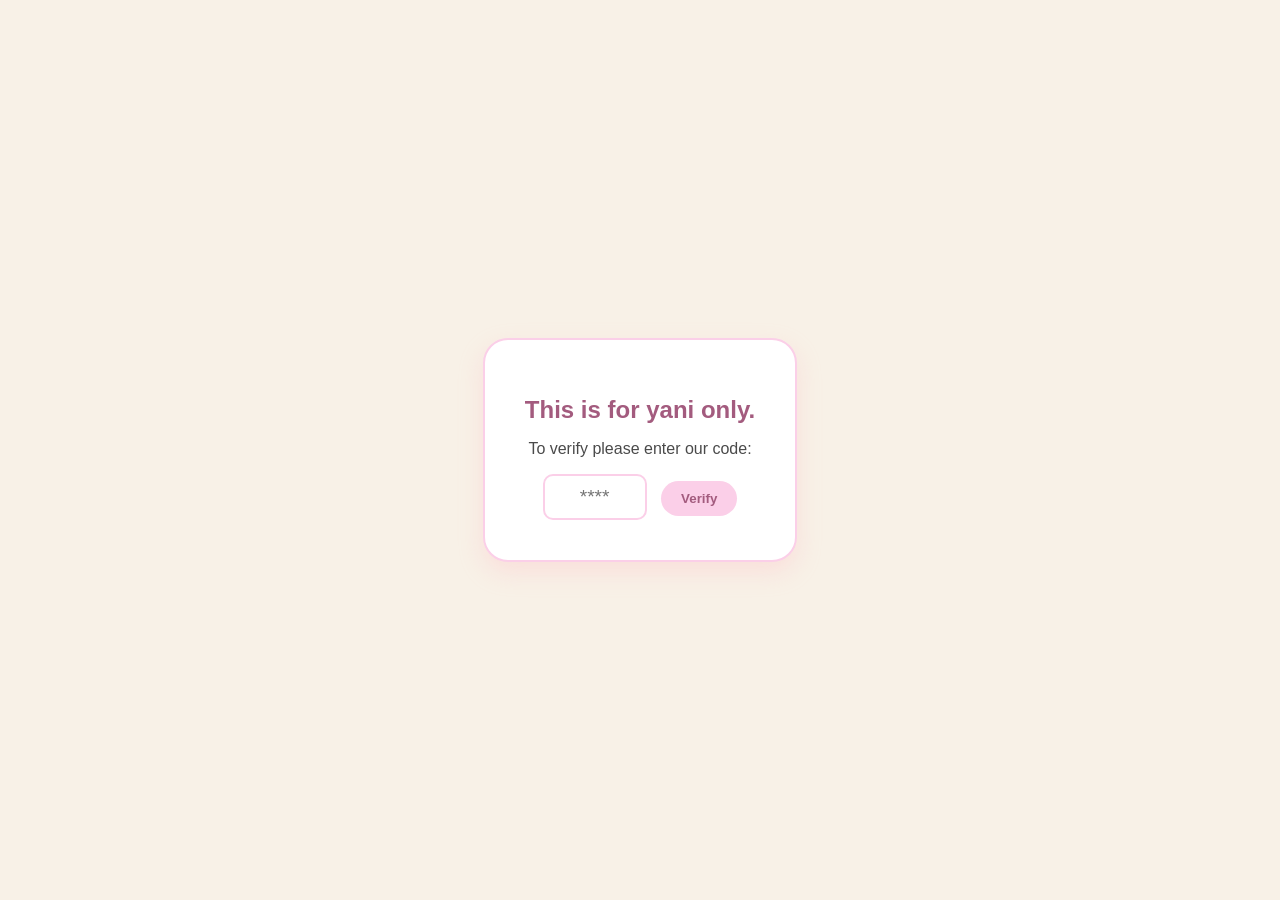
==== commit 8c344d02: "Refactor index.html for verification feature" ====
--- a/index.html
+++ b/index.html
@@ -1,297 +1,29 @@
 <!DOCTYPE html>
 <html lang="en">
 <head>
-  <meta charset="UTF-8" />
-  <meta name="viewport" content="width=device-width, initial-scale=1.0"/>
-  <title>For Yani Only 🌸</title>
-  <link href="https://fonts.googleapis.com/css2?family=Playfair+Display:ital,wght@0,400;0,700;1,400&family=Quicksand:wght@400;500;600&display=swap" rel="stylesheet"/>
-  <style>
-    :root {
-      --pink-deep:   #c2185b;
-      --pink-mid:    #e91e8c;
-      --pink-soft:   #f48fb1;
-      --pink-pale:   #fce4ec;
-      --pink-blush:  #fff0f5;
-      --pink-rose:   #f8bbd0;
-    }
-
-    *, *::before, *::after { box-sizing: border-box; margin: 0; padding: 0; }
-
-    body {
-      min-height: 100vh;
-      background: linear-gradient(135deg, #fff0f5 0%, #fce4ec 40%, #f8bbd0 100%);
-      font-family: 'Quicksand', sans-serif;
-      display: flex;
-      align-items: center;
-      justify-content: center;
-      overflow: hidden;
-      position: relative;
-    }
-
-    .petal {
-      position: fixed;
-      opacity: 0;
-      animation: fall linear infinite;
-      pointer-events: none;
-      user-select: none;
-    }
-    @keyframes fall {
-      0%   { transform: translateY(-60px) rotate(0deg); opacity: 0.7; }
-      100% { transform: translateY(110vh)  rotate(360deg); opacity: 0; }
-    }
-
-    .card {
-      background: rgba(255,255,255,0.72);
-      backdrop-filter: blur(18px);
-      border: 1.5px solid rgba(244,143,177,0.35);
-      border-radius: 32px;
-      padding: 56px 52px 48px;
-      max-width: 420px;
-      width: 90%;
-      text-align: center;
-      box-shadow: 0 8px 40px rgba(194,24,91,.10), 0 2px 8px rgba(194,24,91,.06);
-      position: relative;
-      z-index: 10;
-      animation: popIn .7s cubic-bezier(.34,1.56,.64,1) both;
-    }
-    @keyframes popIn {
-      from { transform: scale(.85) translateY(30px); opacity: 0; }
-      to   { transform: scale(1)   translateY(0);    opacity: 1; }
-    }
-
-    .lock-icon {
-      font-size: 3rem;
-      margin-bottom: 12px;
-      display: block;
-      animation: wiggle 2.5s ease-in-out infinite;
-    }
-    @keyframes wiggle {
-      0%,100% { transform: rotate(-6deg); }
-      50%      { transform: rotate(6deg); }
-    }
-
-    .card h1 {
-      font-family: 'Playfair Display', serif;
-      font-size: 1.55rem;
-      color: var(--pink-deep);
-      line-height: 1.4;
-      margin-bottom: 8px;
-    }
-    .card h1 em { color: var(--pink-mid); font-style: italic; }
-
-    .subtitle {
-      font-size: 0.92rem;
-      color: #b06080;
-      margin-bottom: 32px;
-      font-weight: 500;
-    }
-
-    .dots-row {
-      display: flex;
-      justify-content: center;
-      gap: 14px;
-      margin-bottom: 28px;
-    }
-    .dot-box {
-      width: 54px; height: 64px;
-      background: rgba(252,228,236,0.7);
-      border: 2px solid var(--pink-rose);
-      border-radius: 14px;
-      display: flex; align-items: center; justify-content: center;
-      font-size: 2rem;
-      color: var(--pink-deep);
-      font-family: 'Playfair Display', serif;
-      transition: border-color .2s, background .2s, transform .15s;
-    }
-    .dot-box.filled  { background: var(--pink-pale); border-color: var(--pink-mid); transform: scale(1.06); }
-    .dot-box.active  { border-color: var(--pink-deep); box-shadow: 0 0 0 3px rgba(194,24,91,.15); }
-
-    .numpad {
-      display: grid;
-      grid-template-columns: repeat(3, 1fr);
-      gap: 10px;
-      max-width: 240px;
-      margin: 0 auto 24px;
-    }
-    .key {
-      background: rgba(255,255,255,0.8);
-      border: 1.5px solid var(--pink-rose);
-      border-radius: 14px;
-      padding: 14px 0;
-      font-size: 1.2rem;
-      font-family: 'Quicksand', sans-serif;
-      font-weight: 600;
-      color: var(--pink-deep);
-      cursor: pointer;
-      transition: background .15s, transform .1s, box-shadow .15s;
-      user-select: none;
-    }
-    .key:hover  { background: var(--pink-pale); box-shadow: 0 4px 12px rgba(194,24,91,.12); }
-    .key:active { transform: scale(.94); }
-    .key.del    { font-size: 1rem; }
-    .key.zero   { grid-column: 2; }
-
-    .shake { animation: shake .4s cubic-bezier(.36,.07,.19,.97) both; }
-    @keyframes shake {
-      10%,90% { transform: translateX(-4px); }
-      30%,70% { transform: translateX(6px); }
-      50%     { transform: translateX(-4px); }
-    }
-
-    .msg { font-size: .85rem; min-height: 20px; color: var(--pink-deep); font-weight: 600; }
-
-    .success-overlay {
-      position: fixed; inset: 0;
-      background: rgba(252,228,236,.95);
-      display: flex; flex-direction: column;
-      align-items: center; justify-content: center;
-      z-index: 100;
-      opacity: 0; pointer-events: none;
-      transition: opacity .5s;
-    }
-    .success-overlay.show { opacity: 1; pointer-events: all; }
-    .success-overlay .big { font-size: 5rem; margin-bottom: 16px; animation: bounce .6s ease infinite alternate; }
-    @keyframes bounce { from { transform: translateY(0); } to { transform: translateY(-14px); } }
-    .success-overlay p {
-      font-family: 'Playfair Display', serif;
-      font-size: 1.6rem;
-      color: var(--pink-deep);
-      margin-bottom: 28px;
-      text-align: center;
-    }
-    .enter-btn {
-      background: linear-gradient(135deg, var(--pink-mid), var(--pink-deep));
-      color: #fff; border: none; border-radius: 50px;
-      padding: 14px 40px; font-size: 1rem;
-      font-family: 'Quicksand', sans-serif; font-weight: 700;
-      cursor: pointer; letter-spacing: .04em;
-      box-shadow: 0 6px 20px rgba(194,24,91,.3);
-      transition: transform .15s, box-shadow .15s;
-    }
-    .enter-btn:hover { transform: translateY(-2px); box-shadow: 0 10px 28px rgba(194,24,91,.35); }
-
-    .burst { position: fixed; pointer-events: none; z-index: 200; }
-    .burst span {
-      position: absolute; font-size: 1.5rem;
-      animation: burst-anim .9s ease forwards;
-    }
-    @keyframes burst-anim {
-      0%   { transform: translate(0,0) scale(1); opacity: 1; }
-      100% { transform: translate(var(--tx),var(--ty)) scale(.3); opacity: 0; }
-    }
-  </style>
+    <meta charset="UTF-8">
+    <meta name="viewport" content="width=device-width, initial-scale=1.0">
+    <title>Verification</title>
+    <link rel="stylesheet" href="style.css">
 </head>
-<body>
-  <div id="petals"></div>
-
-  <div class="card" id="card">
-    <span class="lock-icon">🔒</span>
-    <h1>This is for <em>Yani</em> only.</h1>
-    <p class="subtitle">To verify, please enter our code:</p>
-
-    <div class="dots-row" id="dots">
-      <div class="dot-box active" id="d0"></div>
-      <div class="dot-box" id="d1"></div>
-      <div class="dot-box" id="d2"></div>
-      <div class="dot-box" id="d3"></div>
+<body class="verify-body">
+    <div class="verify-container">
+        <h1>This is for yani only.</h1>
+        <p>To verify please enter our code:</p>
+        <input type="password" id="passcode" maxlength="4" placeholder="****">
+        <button onclick="checkCode()">Verify</button>
+        <p id="error" style="color: #d63384; margin-top: 10px; display: none;">Incorrect code. Try again!</p>
     </div>
 
-    <div class="numpad" id="numpad">
-      <button class="key" data-n="1">1</button>
-      <button class="key" data-n="2">2</button>
-      <button class="key" data-n="3">3</button>
-      <button class="key" data-n="4">4</button>
-      <button class="key" data-n="5">5</button>
-      <button class="key" data-n="6">6</button>
-      <button class="key" data-n="7">7</button>
-      <button class="key" data-n="8">8</button>
-      <button class="key" data-n="9">9</button>
-      <button class="key del" data-n="del">⌫</button>
-      <button class="key zero" data-n="0">0</button>
-    </div>
-
-    <p class="msg" id="msg"></p>
-  </div>
-
-  <div class="success-overlay" id="success">
-    <div class="big">🌸</div>
-    <p>It's really you, Yani!<br><small style="font-size:1rem;color:#b06080">Welcome to your special place 💕</small></p>
-    <button class="enter-btn" onclick="window.location.href='home.html'">Enter ✨</button>
-  </div>
-
-  <script>
-    // petals
-    const petalWrap = document.getElementById('petals');
-    ['🌸','🌺','💮','🌷','💗'].forEach((e,i) => {
-      for (let j = 0; j < 4; j++) {
-        const p = document.createElement('div');
-        p.className = 'petal'; p.textContent = e;
-        p.style.left = Math.random()*100+'vw';
-        p.style.fontSize = (.9+Math.random()*.7)+'rem';
-        p.style.animationDuration = (5+Math.random()*8)+'s';
-        p.style.animationDelay = (Math.random()*8)+'s';
-        petalWrap.appendChild(p);
-      }
-    });
-
-    const SECRET = '2615';
-    let entered = '';
-
-    function updateDots() {
-      for (let i = 0; i < 4; i++) {
-        const d = document.getElementById('d'+i);
-        d.classList.toggle('filled', i < entered.length);
-        d.classList.toggle('active', i === entered.length);
-        d.textContent = i < entered.length ? '•' : '';
-      }
-    }
-    function push(n) {
-      if (entered.length >= 4) return;
-      entered += n; updateDots();
-      if (entered.length === 4) setTimeout(check, 200);
-    }
-    function del() {
-      entered = entered.slice(0,-1);
-      document.getElementById('msg').textContent = '';
-      updateDots();
-    }
-    function check() {
-      if (entered === SECRET) {
-        for (let i = 0; i < 10; i++) spawnBurst();
-        setTimeout(() => document.getElementById('success').classList.add('show'), 400);
-      } else {
-        const card = document.getElementById('card');
-        card.classList.add('shake');
-        document.getElementById('msg').textContent = '❌ Hmm, try again! Only Yani knows 💭';
-        setTimeout(() => { card.classList.remove('shake'); entered = ''; updateDots(); }, 500);
-      }
-    }
-    function spawnBurst() {
-      const b = document.createElement('div'); b.className = 'burst';
-      const cx = window.innerWidth/2, cy = window.innerHeight/2;
-      b.style.left = cx+'px'; b.style.top = cy+'px';
-      for (let i = 0; i < 8; i++) {
-        const s = document.createElement('span');
-        const a = (i/8)*360, d = 80+Math.random()*80;
-        s.style.setProperty('--tx', Math.cos(a*Math.PI/180)*d+'px');
-        s.style.setProperty('--ty', Math.sin(a*Math.PI/180)*d+'px');
-        s.style.animationDelay = Math.random()*.3+'s';
-        s.textContent = ['💗','💕','💖','🌸'][i%4];
-        b.appendChild(s);
-      }
-      document.body.appendChild(b);
-      setTimeout(() => b.remove(), 1200);
-    }
-
-    document.getElementById('numpad').addEventListener('click', e => {
-      const n = e.target.closest('[data-n]')?.dataset.n;
-      if (!n) return;
-      n === 'del' ? del() : push(n);
-    });
-    document.addEventListener('keydown', e => {
-      if (e.key >= '0' && e.key <= '9') push(e.key);
-      if (e.key === 'Backspace') del();
-    });
-  </script>
+    <script>
+        function checkCode() {
+            const code = document.getElementById('passcode').value;
+            if (code === "2615") {
+                window.location.href = "main.html";
+            } else {
+                document.getElementById('error').style.display = "block";
+            }
+        }
+    </script>
 </body>
 </html>
--- a/style.css
+++ b/style.css
@@ -0,0 +1,142 @@
+body {
+    margin: 0;
+    font-family: 'Poppins', sans-serif;
+    background-color: #F8F1E7; /* Soft cream background */
+    color: #4a4a4a;
+}
+
+/* Verification Page Styling */
+.verify-body {
+    display: flex;
+    justify-content: center;
+    align-items: center;
+    height: 100vh;
+    text-align: center;
+}
+
+.verify-container {
+    background: white;
+    padding: 40px;
+    border-radius: 25px;
+    box-shadow: 0 10px 25px rgba(255, 182, 193, 0.3);
+    border: 2px solid #fbcfe8;
+}
+
+.verify-container h1 {
+    color: #a35b7e;
+    font-size: 1.5rem;
+}
+
+input {
+    padding: 10px;
+    border: 2px solid #fbcfe8;
+    border-radius: 10px;
+    text-align: center;
+    font-size: 1.2rem;
+    width: 80px;
+    outline: none;
+}
+
+button {
+    background-color: #fbcfe8;
+    border: none;
+    padding: 10px 20px;
+    border-radius: 20px;
+    cursor: pointer;
+    margin-left: 10px;
+    font-weight: bold;
+    color: #a35b7e;
+    transition: 0.3s;
+}
+
+button:hover {
+    background-color: #f9a8d4;
+}
+
+/* Main Page Styling */
+.top-banner {
+    background-color: #a35b7e;
+    color: white;
+    text-align: center;
+    padding: 12px;
+    font-weight: bold;
+    letter-spacing: 1px;
+    font-size: 0.9rem;
+}
+
+.navbar-container {
+    display: flex;
+    justify-content: center;
+    margin-top: 20px;
+}
+
+.navbar-pill {
+    background-color: #fbcfe8;
+    padding: 15px 50px;
+    border-radius: 50px;
+    display: flex;
+    gap: 40px;
+    width: 80%;
+    justify-content: space-around;
+}
+
+.navbar-pill a {
+    text-decoration: none;
+    color: black;
+    font-weight: 500;
+}
+
+.content-wrapper {
+    padding: 50px;
+    max-width: 1000px;
+    margin: 0 auto;
+}
+
+.hero-section {
+    display: flex;
+    align-items: center;
+    justify-content: space-between;
+    gap: 40px;
+}
+
+.fancy-title {
+    font-family: 'Pacifico', cursive;
+    color: #a35b7e;
+    font-size: 4rem;
+    line-height: 1.1;
+    margin: 10px 0;
+}
+
+.fancy-title span {
+    text-transform: uppercase;
+}
+
+.explore-btn {
+    background-color: #fbcfe8;
+    border: none;
+    padding: 12px 35px;
+    border-radius: 30px;
+    font-weight: bold;
+    font-size: 1.1rem;
+    margin-top: 20px;
+}
+
+.image-grid {
+    display: flex;
+    gap: 15px;
+    margin-bottom: 20px;
+}
+
+.image-placeholder {
+    width: 150px;
+    height: 150px;
+    background-color: #ffdeeb;
+    border-radius: 20px;
+    border: 2px solid #fbcfe8;
+}
+
+.description {
+    max-width: 320px;
+    font-size: 0.85rem;
+    line-height: 1.6;
+}
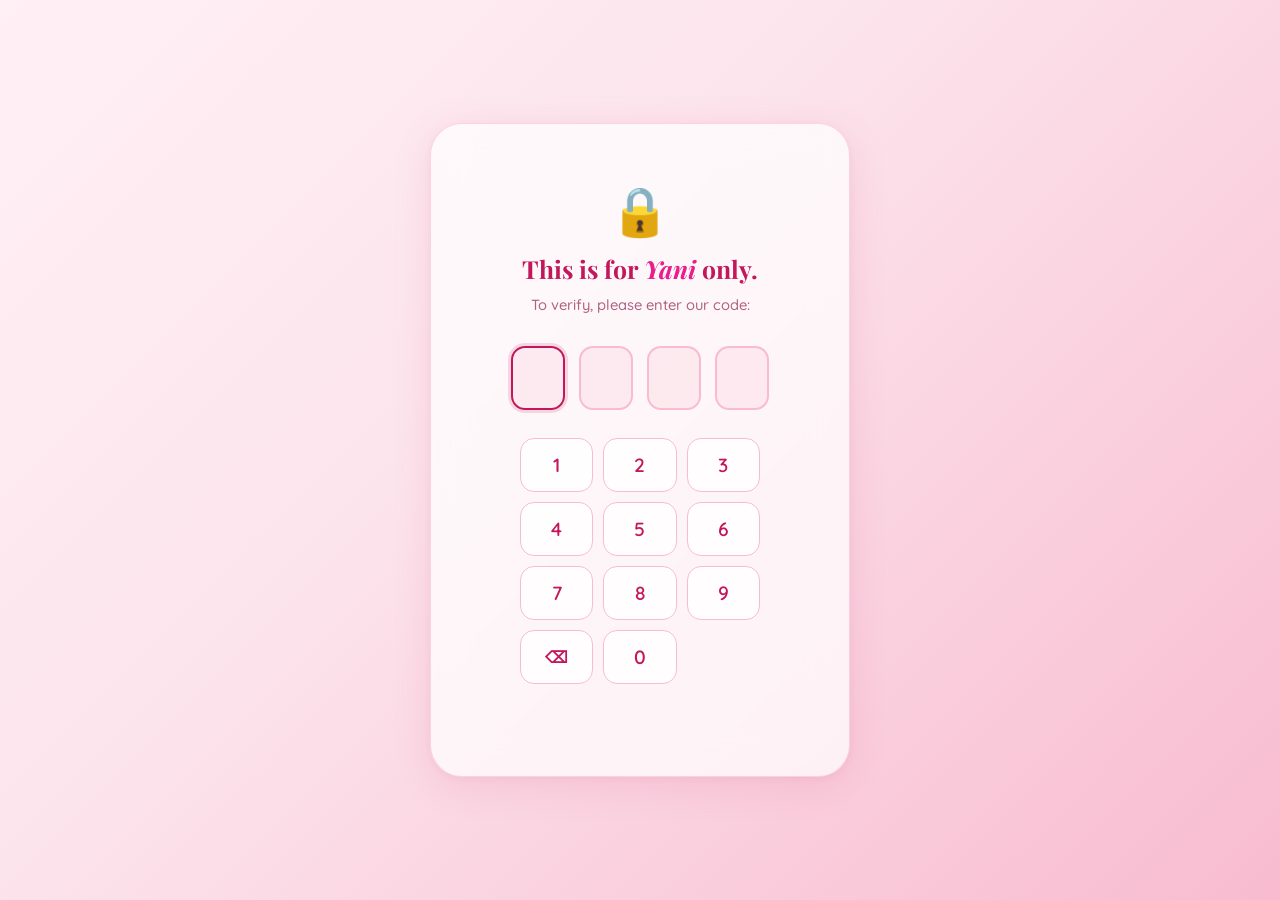
==== commit 0ec826ce: "Update index.html" ====
--- a/index.html
+++ b/index.html
@@ -1,29 +1,297 @@
 <!DOCTYPE html>
 <html lang="en">
 <head>
-    <meta charset="UTF-8">
-    <meta name="viewport" content="width=device-width, initial-scale=1.0">
-    <title>Verification</title>
-    <link rel="stylesheet" href="style.css">
+  <meta charset="UTF-8" />
+  <meta name="viewport" content="width=device-width, initial-scale=1.0"/>
+  <title>For Yani Only 🌸</title>
+  <link href="https://fonts.googleapis.com/css2?family=Playfair+Display:ital,wght@0,400;0,700;1,400&family=Quicksand:wght@400;500;600&display=swap" rel="stylesheet"/>
+  <style>
+    :root {
+      --pink-deep:   #c2185b;
+      --pink-mid:    #e91e8c;
+      --pink-soft:   #f48fb1;
+      --pink-pale:   #fce4ec;
+      --pink-blush:  #fff0f5;
+      --pink-rose:   #f8bbd0;
+    }
+
+    *, *::before, *::after { box-sizing: border-box; margin: 0; padding: 0; }
+
+    body {
+      min-height: 100vh;
+      background: linear-gradient(135deg, #fff0f5 0%, #fce4ec 40%, #f8bbd0 100%);
+      font-family: 'Quicksand', sans-serif;
+      display: flex;
+      align-items: center;
+      justify-content: center;
+      overflow: hidden;
+      position: relative;
+    }
+
+    .petal {
+      position: fixed;
+      opacity: 0;
+      animation: fall linear infinite;
+      pointer-events: none;
+      user-select: none;
+    }
+    @keyframes fall {
+      0%   { transform: translateY(-60px) rotate(0deg); opacity: 0.7; }
+      100% { transform: translateY(110vh)  rotate(360deg); opacity: 0; }
+    }
+
+    .card {
+      background: rgba(255,255,255,0.72);
+      backdrop-filter: blur(18px);
+      border: 1.5px solid rgba(244,143,177,0.35);
+      border-radius: 32px;
+      padding: 56px 52px 48px;
+      max-width: 420px;
+      width: 90%;
+      text-align: center;
+      box-shadow: 0 8px 40px rgba(194,24,91,.10), 0 2px 8px rgba(194,24,91,.06);
+      position: relative;
+      z-index: 10;
+      animation: popIn .7s cubic-bezier(.34,1.56,.64,1) both;
+    }
+    @keyframes popIn {
+      from { transform: scale(.85) translateY(30px); opacity: 0; }
+      to   { transform: scale(1)   translateY(0);    opacity: 1; }
+    }
+
+    .lock-icon {
+      font-size: 3rem;
+      margin-bottom: 12px;
+      display: block;
+      animation: wiggle 2.5s ease-in-out infinite;
+    }
+    @keyframes wiggle {
+      0%,100% { transform: rotate(-6deg); }
+      50%      { transform: rotate(6deg); }
+    }
+
+    .card h1 {
+      font-family: 'Playfair Display', serif;
+      font-size: 1.55rem;
+      color: var(--pink-deep);
+      line-height: 1.4;
+      margin-bottom: 8px;
+    }
+    .card h1 em { color: var(--pink-mid); font-style: italic; }
+
+    .subtitle {
+      font-size: 0.92rem;
+      color: #b06080;
+      margin-bottom: 32px;
+      font-weight: 500;
+    }
+
+    .dots-row {
+      display: flex;
+      justify-content: center;
+      gap: 14px;
+      margin-bottom: 28px;
+    }
+    .dot-box {
+      width: 54px; height: 64px;
+      background: rgba(252,228,236,0.7);
+      border: 2px solid var(--pink-rose);
+      border-radius: 14px;
+      display: flex; align-items: center; justify-content: center;
+      font-size: 2rem;
+      color: var(--pink-deep);
+      font-family: 'Playfair Display', serif;
+      transition: border-color .2s, background .2s, transform .15s;
+    }
+    .dot-box.filled  { background: var(--pink-pale); border-color: var(--pink-mid); transform: scale(1.06); }
+    .dot-box.active  { border-color: var(--pink-deep); box-shadow: 0 0 0 3px rgba(194,24,91,.15); }
+
+    .numpad {
+      display: grid;
+      grid-template-columns: repeat(3, 1fr);
+      gap: 10px;
+      max-width: 240px;
+      margin: 0 auto 24px;
+    }
+    .key {
+      background: rgba(255,255,255,0.8);
+      border: 1.5px solid var(--pink-rose);
+      border-radius: 14px;
+      padding: 14px 0;
+      font-size: 1.2rem;
+      font-family: 'Quicksand', sans-serif;
+      font-weight: 600;
+      color: var(--pink-deep);
+      cursor: pointer;
+      transition: background .15s, transform .1s, box-shadow .15s;
+      user-select: none;
+    }
+    .key:hover  { background: var(--pink-pale); box-shadow: 0 4px 12px rgba(194,24,91,.12); }
+    .key:active { transform: scale(.94); }
+    .key.del    { font-size: 1rem; }
+    .key.zero   { grid-column: 2; }
+
+    .shake { animation: shake .4s cubic-bezier(.36,.07,.19,.97) both; }
+    @keyframes shake {
+      10%,90% { transform: translateX(-4px); }
+      30%,70% { transform: translateX(6px); }
+      50%      { transform: translateX(-4px); }
+    }
+
+    .msg { font-size: .85rem; min-height: 20px; color: var(--pink-deep); font-weight: 600; }
+
+    .success-overlay {
+      position: fixed; inset: 0;
+      background: rgba(252,228,236,.95);
+      display: flex; flex-direction: column;
+      align-items: center; justify-content: center;
+      z-index: 100;
+      opacity: 0; pointer-events: none;
+      transition: opacity .5s;
+    }
+    .success-overlay.show { opacity: 1; pointer-events: all; }
+    .success-overlay .big { font-size: 5rem; margin-bottom: 16px; animation: bounce .6s ease infinite alternate; }
+    @keyframes bounce { from { transform: translateY(0); } to { transform: translateY(-14px); } }
+    .success-overlay p {
+      font-family: 'Playfair Display', serif;
+      font-size: 1.6rem;
+      color: var(--pink-deep);
+      margin-bottom: 28px;
+      text-align: center;
+    }
+    .enter-btn {
+      background: linear-gradient(135deg, var(--pink-mid), var(--pink-deep));
+      color: #fff; border: none; border-radius: 50px;
+      padding: 14px 40px; font-size: 1rem;
+      font-family: 'Quicksand', sans-serif; font-weight: 700;
+      cursor: pointer; letter-spacing: .04em;
+      box-shadow: 0 6px 20px rgba(194,24,91,.3);
+      transition: transform .15s, box-shadow .15s;
+    }
+    .enter-btn:hover { transform: translateY(-2px); box-shadow: 0 10px 28px rgba(194,24,91,.35); }
+
+    .burst { position: fixed; pointer-events: none; z-index: 200; }
+    .burst span {
+      position: absolute; font-size: 1.5rem;
+      animation: burst-anim .9s ease forwards;
+    }
+    @keyframes burst-anim {
+      0%   { transform: translate(0,0) scale(1); opacity: 1; }
+      100% { transform: translate(var(--tx),var(--ty)) scale(.3); opacity: 0; }
+    }
+  </style>
 </head>
-<body class="verify-body">
-    <div class="verify-container">
-        <h1>This is for yani only.</h1>
-        <p>To verify please enter our code:</p>
-        <input type="password" id="passcode" maxlength="4" placeholder="****">
-        <button onclick="checkCode()">Verify</button>
-        <p id="error" style="color: #d63384; margin-top: 10px; display: none;">Incorrect code. Try again!</p>
+<body>
+  <div id="petals"></div>
+
+  <div class="card" id="card">
+    <span class="lock-icon">🔒</span>
+    <h1>This is for <em>Yani</em> only.</h1>
+    <p class="subtitle">To verify, please enter our code:</p>
+
+    <div class="dots-row" id="dots">
+      <div class="dot-box active" id="d0"></div>
+      <div class="dot-box" id="d1"></div>
+      <div class="dot-box" id="d2"></div>
+      <div class="dot-box" id="d3"></div>
     </div>
 
-    <script>
-        function checkCode() {
-            const code = document.getElementById('passcode').value;
-            if (code === "2615") {
-                window.location.href = "main.html";
-            } else {
-                document.getElementById('error').style.display = "block";
-            }
-        }
-    </script>
+    <div class="numpad" id="numpad">
+      <button class="key" data-n="1">1</button>
+      <button class="key" data-n="2">2</button>
+      <button class="key" data-n="3">3</button>
+      <button class="key" data-n="4">4</button>
+      <button class="key" data-n="5">5</button>
+      <button class="key" data-n="6">6</button>
+      <button class="key" data-n="7">7</button>
+      <button class="key" data-n="8">8</button>
+      <button class="key" data-n="9">9</button>
+      <button class="key del" data-n="del">⌫</button>
+      <button class="key zero" data-n="0">0</button>
+    </div>
+
+    <p class="msg" id="msg"></p>
+  </div>
+
+  <div class="success-overlay" id="success">
+    <div class="big">🌸</div>
+    <p>It's really you, Yani!<br><small style="font-size:1rem;color:#b06080">Welcome to your special place 💕</small></p>
+    <button class="enter-btn" onclick="window.location.href='home.html'">Enter ✨</button>
+  </div>
+
+  <script>
+    // petal animation logic
+    const petalWrap = document.getElementById('petals');
+    ['🌸','🌺','💮','🌷','💗'].forEach((e,i) => {
+      for (let j = 0; j < 4; j++) {
+        const p = document.createElement('div');
+        p.className = 'petal'; p.textContent = e;
+        p.style.left = Math.random()*100+'vw';
+        p.style.fontSize = (.9+Math.random()*.7)+'rem';
+        p.style.animationDuration = (5+Math.random()*8)+'s';
+        p.style.animationDelay = (Math.random()*8)+'s';
+        petalWrap.appendChild(p);
+      }
+    });
+
+    const SECRET = '2615';
+    let entered = '';
+
+    function updateDots() {
+      for (let i = 0; i < 4; i++) {
+        const d = document.getElementById('d'+i);
+        d.classList.toggle('filled', i < entered.length);
+        d.classList.toggle('active', i === entered.length);
+        d.textContent = i < entered.length ? '•' : '';
+      }
+    }
+    function push(n) {
+      if (entered.length >= 4) return;
+      entered += n; updateDots();
+      if (entered.length === 4) setTimeout(check, 200);
+    }
+    function del() {
+      entered = entered.slice(0,-1);
+      document.getElementById('msg').textContent = '';
+      updateDots();
+    }
+    function check() {
+      if (entered === SECRET) {
+        for (let i = 0; i < 10; i++) spawnBurst();
+        setTimeout(() => document.getElementById('success').classList.add('show'), 400);
+      } else {
+        const card = document.getElementById('card');
+        card.classList.add('shake');
+        document.getElementById('msg').textContent = '❌ Hmm, try again! Only Yani knows 💭';
+        setTimeout(() => { card.classList.remove('shake'); entered = ''; updateDots(); }, 500);
+      }
+    }
+    function spawnBurst() {
+      const b = document.createElement('div'); b.className = 'burst';
+      const cx = window.innerWidth/2, cy = window.innerHeight/2;
+      b.style.left = cx+'px'; b.style.top = cy+'px';
+      for (let i = 0; i < 8; i++) {
+        const s = document.createElement('span');
+        const a = (i/8)*360, d = 80+Math.random()*80;
+        s.style.setProperty('--tx', Math.cos(a*Math.PI/180)*d+'px');
+        s.style.setProperty('--ty', Math.sin(a*Math.PI/180)*d+'px');
+        s.style.animationDelay = Math.random()*.3+'s';
+        s.textContent = ['💗','💕','💖','🌸'][i%4];
+        b.appendChild(s);
+      }
+      document.body.appendChild(b);
+      setTimeout(() => b.remove(), 1200);
+    }
+
+    document.getElementById('numpad').addEventListener('click', e => {
+      const n = e.target.closest('[data-n]')?.dataset.n;
+      if (!n) return;
+      n === 'del' ? del() : push(n);
+    });
+    document.addEventListener('keydown', e => {
+      if (e.key >= '0' && e.key <= '9') push(e.key);
+      if (e.key === 'Backspace') del();
+    });
+  </script>
 </body>
 </html>
